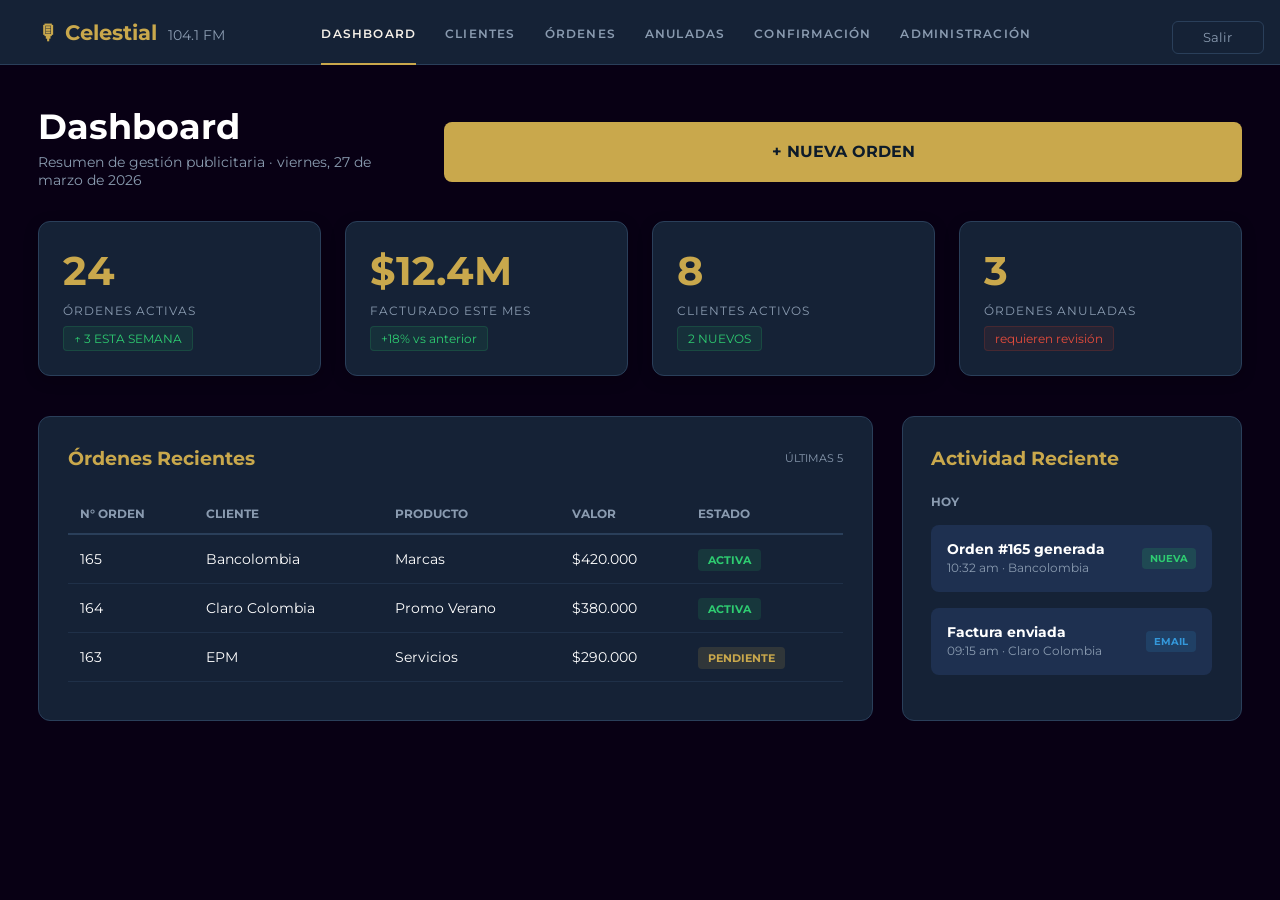
==== index.html @ 4313e10f "actializacion - js, html y css" ====
<!DOCTYPE html>
<html lang="es">
<head>
    <meta charset="UTF-8">
    <meta name="viewport" content="width=device-width, initial-scale=1.0">
    <link rel="stylesheet" href="style.css">
    <title>Celestial Stereo 104.1 FM — Sistema de Gestión Publicitaria</title>
</head>
<body>
    <header>
        <div class="topbar-brand">
            🎙 Celestial <span>104.1 FM</span>
        </div>

        <nav>
            <ul>
                <li><a href="index.html" class="active-link">DASHBOARD</a></li>
                <li><a href="clientes.html">CLIENTES</a></li>
                <li><a href="#">ÓRDENES</a></li>
                <li><a href="#">ANULADAS</a></li>
                <li><a href="#">CONFIRMACIÓN</a></li>
                <li><a href="#">ADMINISTRACIÓN</a></li>
            </ul>
        </nav>

        <div class="boton-salir">
            <button>Salir</button>
        </div>
    </header>

    <section class="text-prin">
        <div class="dashboard-container">
            <div class="titulo-boton">
                <h1>Dashboard</h1>
                <p>Resumen de gestión publicitaria · viernes, 27 de marzo de 2026</p>
            </div>
            <button class="nueva-orden"><a href="#">+ NUEVA ORDEN</a></button>
        </div>
    </section>

    <section class="kpis-container">
        <div class="card">
            <h2 class="kpi-value" id="ordenes">24</h2>
            <span class="kpi-title">ÓRDENES ACTIVAS</span>
            <div class="trend-badge positive" id="kpi-ordenes-activas">↑ 3 ESTA SEMANA</div>
        </div>

        <div class="card">
            <h2 class="kpi-value" id="facturado">$12.4M</h2>
            <span class="kpi-title">Facturado este mes</span>
            <div class="trend-badge positive" id="kpi-facturado-mes">+18% vs anterior</div>
        </div>

        <div class="card">
            <h2 class="kpi-value" id="clientes">8</h2>
            <span class="kpi-title">Clientes activos</span>
            <div class="trend-badge positive" id="kpi-clientes-activos">2 NUEVOS</div>
        </div>

        <div class="card">
            <h2 class="kpi-value" id="anuladas">3</h2>
            <span class="kpi-title">Órdenes anuladas</span>
            <div class="trend-badge danger" id="kpi-odenes-anuladas">requieren revisión</div>
        </div>
    </section>

    <main class="dashboard-grid">
        <section class="recent-orders">
            <div class="card-header">
                <h3>Órdenes Recientes</h3>
                <span>ÚLTIMAS 5</span>
            </div>
            
            <table class="orders-table">
                <thead>
                    <tr>
                        <th>N° ORDEN</th>
                        <th>CLIENTE</th>
                        <th>PRODUCTO</th>
                        <th>VALOR</th>
                        <th>ESTADO</th>
                    </tr>
                </thead>
                <tbody>
                    <tr>
                        <td>165</td>
                        <td>Bancolombia</td>
                        <td>Marcas</td>
                        <td>$420.000</td>
                        <td><span class="status-pill active">ACTIVA</span></td>
                    </tr>
                    <tr>
                        <td>164</td>
                        <td>Claro Colombia</td>
                        <td>Promo Verano</td>
                        <td>$380.000</td>
                        <td><span class="status-pill active">ACTIVA</span></td>
                    </tr>
                    <tr>
                        <td>163</td>
                        <td>EPM</td>
                        <td>Servicios</td>
                        <td>$290.000</td>
                        <td><span class="status-pill pending">PENDIENTE</span></td>
                    </tr>
                </tbody>
            </table>
        </section>

        <aside class="recent-activity">
            <div class="card-header">
                <h3>Actividad Reciente</h3>
            </div>
            <p class="date-label">HOY</p>
            
            <div class="activity-feed">
                <div class="activity-item">
                    <div class="activity-text">
                        <strong>Orden #165 generada</strong>
                        <small>10:32 am · Bancolombia</small>
                    </div>
                    <span class="tag tag-new">NUEVA</span>
                </div>

                <div class="activity-item">
                    <div class="activity-text">
                        <strong>Factura enviada</strong>
                        <small>09:15 am · Claro Colombia</small>
                    </div>
                    <span class="tag tag-email">EMAIL</span>
                </div>
            </div>
        </aside>
    </main>
    <script src="clientes.js"></script>
</body>
</html>
---- style.css ----
@import url('https://fonts.googleapis.com/css2?family=Hind+Madurai:wght@300;400;500;600;700&family=Lora:ital,wght@0,400..700;1,400..700&family=Montserrat:ital,wght@0,100..900;1,100..900&display=swap');

* {
    margin: 0;
    padding: 0;
    box-sizing: border-box;
}


:root {
    --font-titles: 'Montserrat', sans-serif;
    --font-text: 'Montserrat', sans-serif;

    --color-general: #080014;
    --color-tarjetas: #161616;
    --color-texto-principal: #ffffff;
    --color-texto-secundario: #a6a6a6;

    --color-borde-tarjetas: #2a2a2a;
    --color-borde-boton: #ffffff;

    --gold: #c9a84c;
    --navy: #0d1b2a;
    --navy-mid: #152236;
    --navy-light: #1e3050;
    --white: #f5f0e8;
    --muted: #8a9bb0;
    --border: #2a3f5a;
    --success: #27ae60;
    --danger: #c0392b;
    --radius: 12px;
}

body {
    background-color: var(--color-general);
    font-family: var(--font-text);
    color: var(--color-texto-principal);
    margin: 0;
    padding-bottom: 40px;
}


header {
    display: flex;
    align-items: center;
    justify-content: space-between;
    background: var(--navy-mid);
    border-bottom: 1px solid var(--border);
    padding: 0 2.4rem;
    height: 65px;
}

header .topbar-brand {
    font-size: 1.3rem;
    color: var(--gold);
    font-weight: bold;
}

header .topbar-brand span {
    color: var(--muted);
    font-weight: normal;
    font-size: 0.85rem;
    margin-left: 5px;
}

header nav ul {
    display: flex;
    list-style: none;
    gap: 1.8rem;
}

header nav ul li a {
    color: var(--muted);
    text-decoration: none;
    font-size: 0.75rem;
    letter-spacing: 0.1em;
    font-weight: 600;
    transition: 0.3s;
}

header nav ul li a:hover,
header nav ul li a.active-link {
    color: var(--white);
    border-bottom: 2px solid var(--gold);
    padding-bottom: 22px;
}

header .boton-salir button {
    background: transparent;
    border: 1px solid var(--border);
    color: var(--muted);
    padding: 0.5rem 1.2rem;
    border-radius: 6px;
    cursor: pointer;
    font-size: 0.8rem;
}


.text-prin {
    padding: 2.5rem 2.4rem 1rem;
    max-width: 1400px;
    margin: 0 auto;
    
}

.dashboard-container {
    display: flex;
    justify-content: space-between;
    align-items: center;
}

.titulo-boton h1 {
    font-family: var(--font-titles);
    font-size: 2.2rem;
    margin: 0;
}

.titulo-boton p {
    color: var(--muted);
    font-size: 0.9rem;
    margin-top: 5px;
}

.nueva-orden {
    background: var(--gold);
    color: var(--navy);
    border: none;
    padding: 0.8rem 1.6rem;
    border-radius: 8px;
    font-weight: bold;
    cursor: pointer;
    transition: 0.3s;
}

.nueva-orden a {
    color: inherit;
    text-decoration: none;
    display: inline-block;
    width: 100%;
    height: 100%;
    padding: 0.5rem 0.8rem;
    line-height: 1.2;
}

.nueva-orden a:hover {
    text-decoration: none;
}

.nueva-orden:hover {
    background: #e8cc7e;
    transform: translateY(-2px);
}


.kpis-container {
    display: grid;
    grid-template-columns: repeat(4, 1fr);
    gap: 1.5rem;
    padding: 1rem 2.4rem;
    max-width: 1400px;
    margin: 0 auto;
}

.card {
    background: var(--navy-mid);
    border: 1px solid var(--border);
    border-radius: var(--radius);
    padding: 1.5rem;
    box-shadow: 0 4px 15px rgba(0, 0, 0, 0.2);
}

.kpi-value {
    font-family: var(--font-titles);
    font-size: 2.5rem;
    color: var(--gold);
    margin: 0;
}

.kpi-title {
    font-size: 0.75rem;
    color: var(--muted);
    text-transform: uppercase;
    letter-spacing: 1px;
    display: block;
    margin: 8px 0;
}

.trend-badge {
    font-size: 0.75rem;
    padding: 4px 10px;
    border-radius: 4px;
    display: inline-block;
}

.trend-badge.positive {
    background: rgba(39, 174, 96, 0.1);
    color: #2ecc71;
    border: 1px solid rgba(39, 174, 96, 0.2);
}

.trend-badge.danger {
    background: rgba(192, 57, 43, 0.1);
    color: #e74c3c;
    border: 1px solid rgba(192, 57, 43, 0.2);
}


.dashboard-grid {
    display: grid;
    grid-template-columns: 1fr 340px;
    gap: 1.8rem;
    padding: 1.5rem 2.4rem;
    max-width: 1400px;
    margin: 0 auto;
}

.recent-orders,
.recent-activity {
    background: var(--navy-mid);
    border: 1px solid var(--border);
    border-radius: var(--radius);
    padding: 1.8rem;
}

.card-header {
    display: flex;
    justify-content: space-between;
    align-items: center;
    margin-bottom: 1.5rem;
}

.card-header h3 {
    color: var(--gold);
    font-family: var(--font-titles);
    margin: 0;
    font-size: 1.2rem;
}

.card-header span {
    font-size: 0.7rem;
    color: var(--muted);
}


.orders-table {
    width: 100%;
    border-collapse: collapse;
}

.orders-table th {
    text-align: left;
    padding: 12px;
    font-size: 0.75rem;
    color: var(--muted);
    border-bottom: 2px solid var(--border);
}

.orders-table td {
    padding: 15px 12px;
    border-bottom: 1px solid rgba(42, 63, 90, 0.5);
    font-size: 0.9rem;
}

.status-pill {
    padding: 4px 10px;
    border-radius: 4px;
    font-size: 0.7rem;
    font-weight: bold;
}

.status-pill.active {
    background: rgba(39, 174, 96, 0.15);
    color: #2ecc71;
}

.status-pill.pending {
    background: rgba(201, 168, 76, 0.15);
    color: var(--gold);
}


.date-label {
    color: var(--muted);
    font-size: 0.75rem;
    font-weight: bold;
    margin-bottom: 1rem;
}

.activity-feed {
    display: flex;
    flex-direction: column;
    gap: 0;
}

.activity-item {
    display: flex;
    justify-content: space-between;
    align-items: center;
    background: var(--navy-light);
    padding: 1rem;
    border-radius: 8px;
    margin-bottom: 1rem;
}

.activity-text strong {
    display: block;
    font-size: 0.85rem;
}

.activity-text small {
    color: var(--muted);
    font-size: 0.75rem;
}

.tag {
    font-size: 0.65rem;
    padding: 4px 8px;
    border-radius: 4px;
    font-weight: bold;
}

.tag-new {
    background: rgba(39, 174, 96, 0.2);
    color: #2ecc71;
}

.tag-email {
    background: rgba(41, 128, 185, 0.2);
    color: #3498db;
}


.contenedor {
    width: 450px;
    box-shadow: rgba(0, 0, 0, 0.05) 0px 0px 0px 1px, rgb(90, 92, 98) 0px 0px 0px 1px inset;
    background-color: var(--color-tarjetas);
    padding: 20px;
}

.contenedor h1 {
    color: var(--color-texto-principal);
    font-family: var(--font-titles);
    font-size: 2.5rem;
    text-align: left;
    padding: 20px;
}

.contenedor p {
    color: var(--color-texto-secundario);
    font-family: var(--font-text);
    font-size: 1.2rem;
    text-align: left;
    padding: 0px 20px 20px 20px;
}


.campo {
    display: flex;
    flex-direction: column;
    margin-bottom: 1px;
}

.campo label {
    color: var(--color-texto-principal);
    font-family: var(--font-text);
    font-size: 1rem;
    margin-bottom: 5px;
    text-align: left;
    margin-left: 20px;
}

.campo input {
    padding: 10px;
    border: 1px solid var(--color-borde-tarjetas);
    background-color: var(--color-tarjetas);
    font-family: var(--font-text);
    font-size: 1rem;
    text-align: left;
    color: var(--color-texto-principal);
    margin: 20px;
}

.campo select {
    padding: 10px;
    border: 1px solid var(--color-borde-tarjetas);
    background-color: var(--color-tarjetas);
    font-family: var(--font-text);
    font-size: 1rem;
    text-align: left;
    color: var(--color-texto-secundario);
    margin: 20px;
}


button {
    width: 80%;
    padding: 10px;
    border: 1px solid var(--color-borde-boton);
    background-color: var(--color-tarjetas);
    color: var(--color-texto-principal);
    font-family: var(--font-text);
    font-size: 1rem;
    cursor: pointer;
    margin-top: 10px;
    margin-left: 45px;
}


button:hover {
    background-color: var(--color-borde-boton);
    color: var(--color-tarjetas);
}


.resultado {
    margin-top: 20px;
    padding: 20px;
    border: 1px solid var(--color-borde-tarjetas);
    background-color: var(--color-tarjetas);
    color: var(--color-texto-principal);
    font-family: var(--font-text);
    font-size: 1rem;
    text-align: left;
}

.resultado h2 {
    font-family: var(--font-titles);
    font-size: 1.5rem;
    margin: 5px;
}

.resultado p {
    margin: 5px;
    font-family: var(--font-text);
    color: var(--color-texto-principal);
}
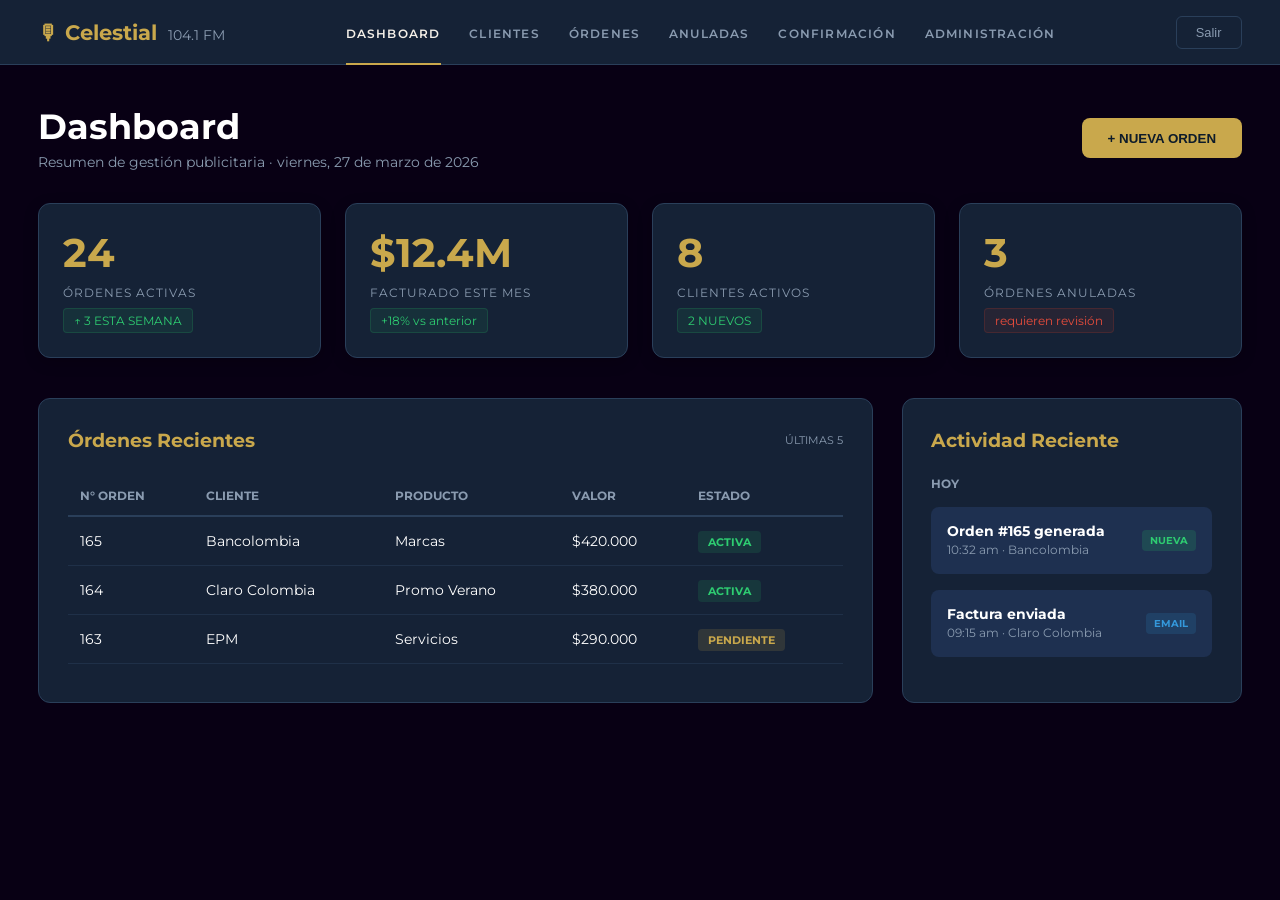
==== commit 4b0c8a88: "actualizacion - facturas" ====
--- a/index.html
+++ b/index.html
@@ -3,8 +3,10 @@
 <head>
     <meta charset="UTF-8">
     <meta name="viewport" content="width=device-width, initial-scale=1.0">
+    <link rel="icon" type="image/avif" href="img/logo.avif">
+    <link rel="shortcut icon" href="img/logo.avif">
     <link rel="stylesheet" href="style.css">
-    <title>Celestial Stereo 104.1 FM — Sistema de Gestión Publicitaria</title>
+    <title>Celestial Stereo 104.1 FM</title>
 </head>
 <body>
     <header>
@@ -16,10 +18,10 @@
             <ul>
                 <li><a href="index.html" class="active-link">DASHBOARD</a></li>
                 <li><a href="clientes.html">CLIENTES</a></li>
-                <li><a href="#">ÓRDENES</a></li>
-                <li><a href="#">ANULADAS</a></li>
+                <li><a href="ordenes.html">ÓRDENES</a></li>
+                <li><a href="anuladas.html">ANULADAS</a></li>
                 <li><a href="#">CONFIRMACIÓN</a></li>
-                <li><a href="#">ADMINISTRACIÓN</a></li>
+                <li><a href="administracion.html">ADMINISTRACIÓN</a></li>
             </ul>
         </nav>
 
--- a/style.css
+++ b/style.css
@@ -1,25 +1,20 @@
-
-@import url('https://fonts.googleapis.com/css2?family=Hind+Madurai:wght@300;400;500;600;700&family=Lora:ital,wght@0,400..700;1,400..700&family=Montserrat:ital,wght@0,100..900;1,100..900&display=swap');
+@import url('https://fonts.googleapis.com/css2?family=Montserrat:ital,wght@0,100..900;1,100..900&display=swap');
 
 * {
     margin: 0;
     padding: 0;
     box-sizing: border-box;
 }
-
 
 :root {
     --font-titles: 'Montserrat', sans-serif;
     --font-text: 'Montserrat', sans-serif;
-
     --color-general: #080014;
     --color-tarjetas: #161616;
     --color-texto-principal: #ffffff;
     --color-texto-secundario: #a6a6a6;
-
     --color-borde-tarjetas: #2a2a2a;
     --color-borde-boton: #ffffff;
-
     --gold: #c9a84c;
     --navy: #0d1b2a;
     --navy-mid: #152236;
@@ -32,6 +27,7 @@
     --radius: 12px;
 }
 
+/* ESTILO BASE */
 body {
     background-color: var(--color-general);
     font-family: var(--font-text);
@@ -40,7 +36,7 @@
     padding-bottom: 40px;
 }
 
-
+/* HEADER / NAVBAR */
 header {
     display: flex;
     align-items: center;
@@ -79,8 +75,7 @@
     transition: 0.3s;
 }
 
-header nav ul li a:hover,
-header nav ul li a.active-link {
+header nav ul li a:hover, header nav ul li a.active-link {
     color: var(--white);
     border-bottom: 2px solid var(--gold);
     padding-bottom: 22px;
@@ -96,12 +91,11 @@
     font-size: 0.8rem;
 }
 
-
+/* DASHBOARD / HEADER */
 .text-prin {
     padding: 2.5rem 2.4rem 1rem;
     max-width: 1400px;
     margin: 0 auto;
-    
 }
 
 .dashboard-container {
@@ -139,12 +133,6 @@
     display: inline-block;
     width: 100%;
     height: 100%;
-    padding: 0.5rem 0.8rem;
-    line-height: 1.2;
-}
-
-.nueva-orden a:hover {
-    text-decoration: none;
 }
 
 .nueva-orden:hover {
@@ -152,7 +140,7 @@
     transform: translateY(-2px);
 }
 
-
+/* CARDS */
 .kpis-container {
     display: grid;
     grid-template-columns: repeat(4, 1fr);
@@ -205,7 +193,7 @@
     border: 1px solid rgba(192, 57, 43, 0.2);
 }
 
-
+/* MAIN GRID */
 .dashboard-grid {
     display: grid;
     grid-template-columns: 1fr 340px;
@@ -215,8 +203,7 @@
     margin: 0 auto;
 }
 
-.recent-orders,
-.recent-activity {
+.recent-orders, .recent-activity {
     background: var(--navy-mid);
     border: 1px solid var(--border);
     border-radius: var(--radius);
@@ -242,7 +229,7 @@
     color: var(--muted);
 }
 
-
+/* TABLA DE ORDENES */
 .orders-table {
     width: 100%;
     border-collapse: collapse;
@@ -279,7 +266,7 @@
     color: var(--gold);
 }
 
-
+/* ACTIVIDAD RECIENTE */
 .date-label {
     color: var(--muted);
     font-size: 0.75rem;
@@ -328,110 +315,4 @@
 .tag-email {
     background: rgba(41, 128, 185, 0.2);
     color: #3498db;
-}
-
-
-.contenedor {
-    width: 450px;
-    box-shadow: rgba(0, 0, 0, 0.05) 0px 0px 0px 1px, rgb(90, 92, 98) 0px 0px 0px 1px inset;
-    background-color: var(--color-tarjetas);
-    padding: 20px;
-}
-
-.contenedor h1 {
-    color: var(--color-texto-principal);
-    font-family: var(--font-titles);
-    font-size: 2.5rem;
-    text-align: left;
-    padding: 20px;
-}
-
-.contenedor p {
-    color: var(--color-texto-secundario);
-    font-family: var(--font-text);
-    font-size: 1.2rem;
-    text-align: left;
-    padding: 0px 20px 20px 20px;
-}
-
-
-.campo {
-    display: flex;
-    flex-direction: column;
-    margin-bottom: 1px;
-}
-
-.campo label {
-    color: var(--color-texto-principal);
-    font-family: var(--font-text);
-    font-size: 1rem;
-    margin-bottom: 5px;
-    text-align: left;
-    margin-left: 20px;
-}
-
-.campo input {
-    padding: 10px;
-    border: 1px solid var(--color-borde-tarjetas);
-    background-color: var(--color-tarjetas);
-    font-family: var(--font-text);
-    font-size: 1rem;
-    text-align: left;
-    color: var(--color-texto-principal);
-    margin: 20px;
-}
-
-.campo select {
-    padding: 10px;
-    border: 1px solid var(--color-borde-tarjetas);
-    background-color: var(--color-tarjetas);
-    font-family: var(--font-text);
-    font-size: 1rem;
-    text-align: left;
-    color: var(--color-texto-secundario);
-    margin: 20px;
-}
-
-
-button {
-    width: 80%;
-    padding: 10px;
-    border: 1px solid var(--color-borde-boton);
-    background-color: var(--color-tarjetas);
-    color: var(--color-texto-principal);
-    font-family: var(--font-text);
-    font-size: 1rem;
-    cursor: pointer;
-    margin-top: 10px;
-    margin-left: 45px;
-}
-
-
-button:hover {
-    background-color: var(--color-borde-boton);
-    color: var(--color-tarjetas);
-}
-
-
-.resultado {
-    margin-top: 20px;
-    padding: 20px;
-    border: 1px solid var(--color-borde-tarjetas);
-    background-color: var(--color-tarjetas);
-    color: var(--color-texto-principal);
-    font-family: var(--font-text);
-    font-size: 1rem;
-    text-align: left;
-}
-
-.resultado h2 {
-    font-family: var(--font-titles);
-    font-size: 1.5rem;
-    margin: 5px;
-}
-
-.resultado p {
-    margin: 5px;
-    font-family: var(--font-text);
-    color: var(--color-texto-principal);
 }
